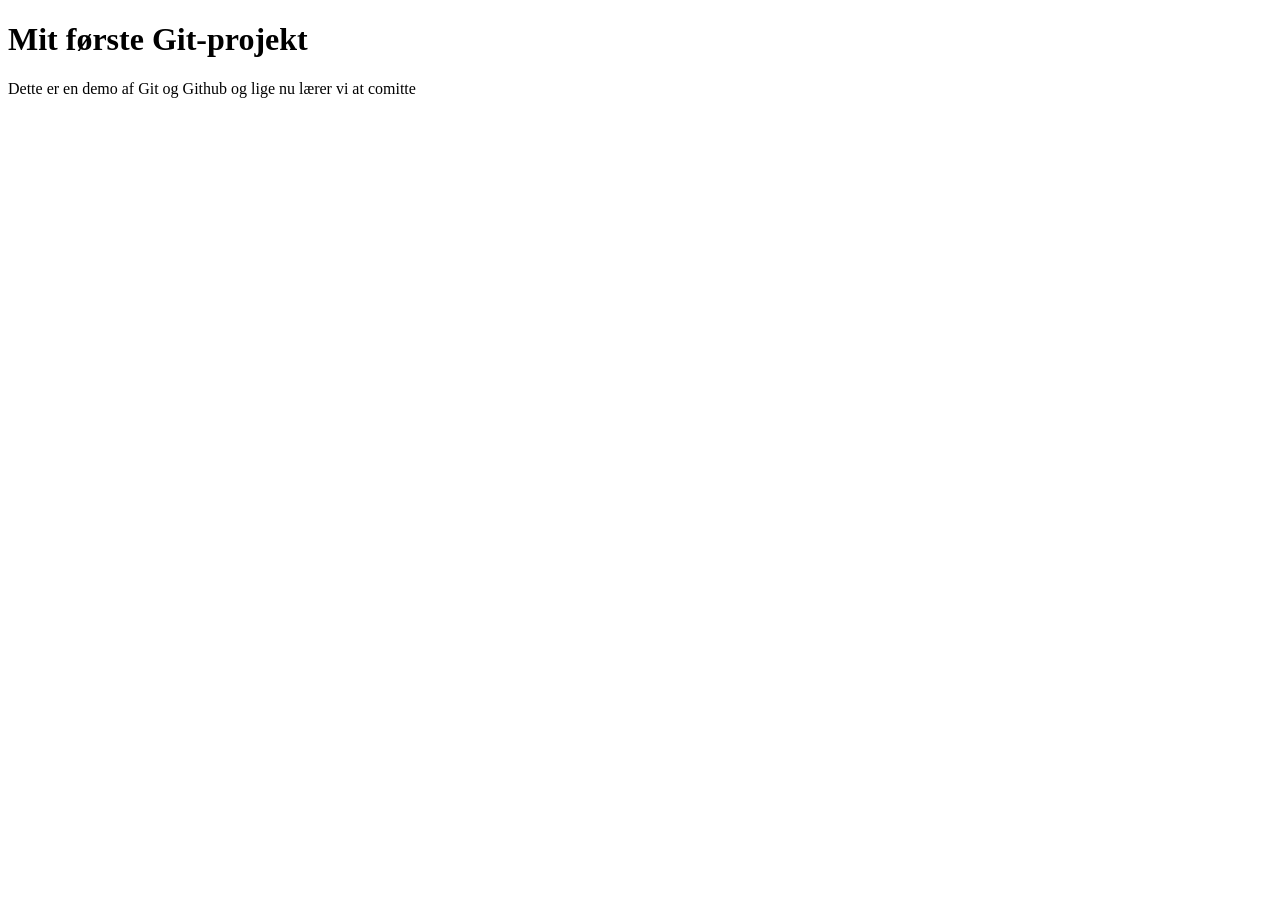
==== index.html @ f080beec "Første version" ====
<!DOCTYPE html>
<html lang="en">
<head>
    <meta charset="UTF-8">
    <title>Title</title>
</head>
<body>

<h1>Mit første Git-projekt</h1>
<p>Dette er en demo af Git og Github og lige nu lærer vi at comitte</p>
</body>
</html>
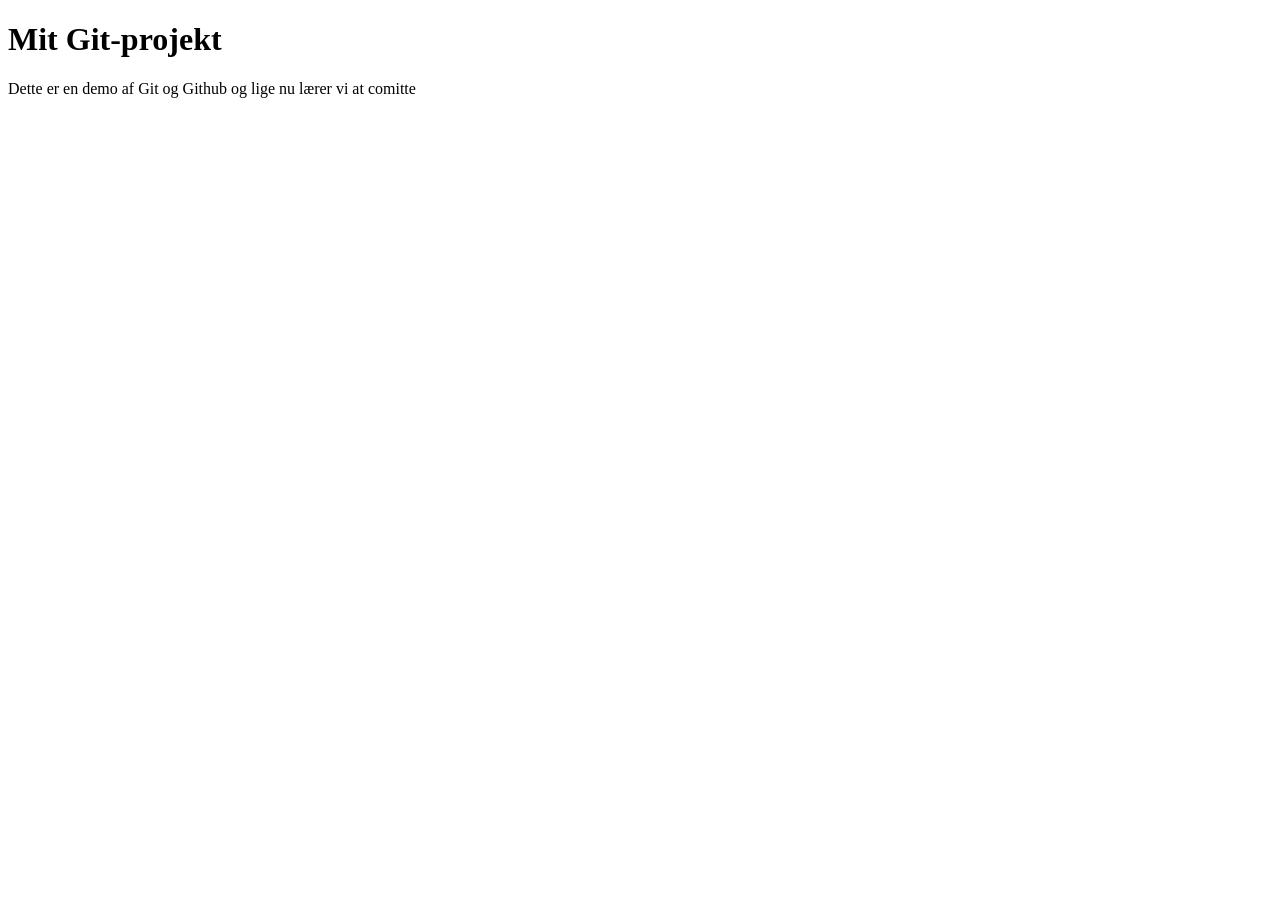
==== commit eace3af6: "Ny overskrift" ====
--- a/index.html
+++ b/index.html
@@ -6,7 +6,7 @@
 </head>
 <body>
 
-<h1>Mit første Git-projekt</h1>
+<h1>Mit Git-projekt</h1>
 <p>Dette er en demo af Git og Github og lige nu lærer vi at comitte</p>
 </body>
 </html>
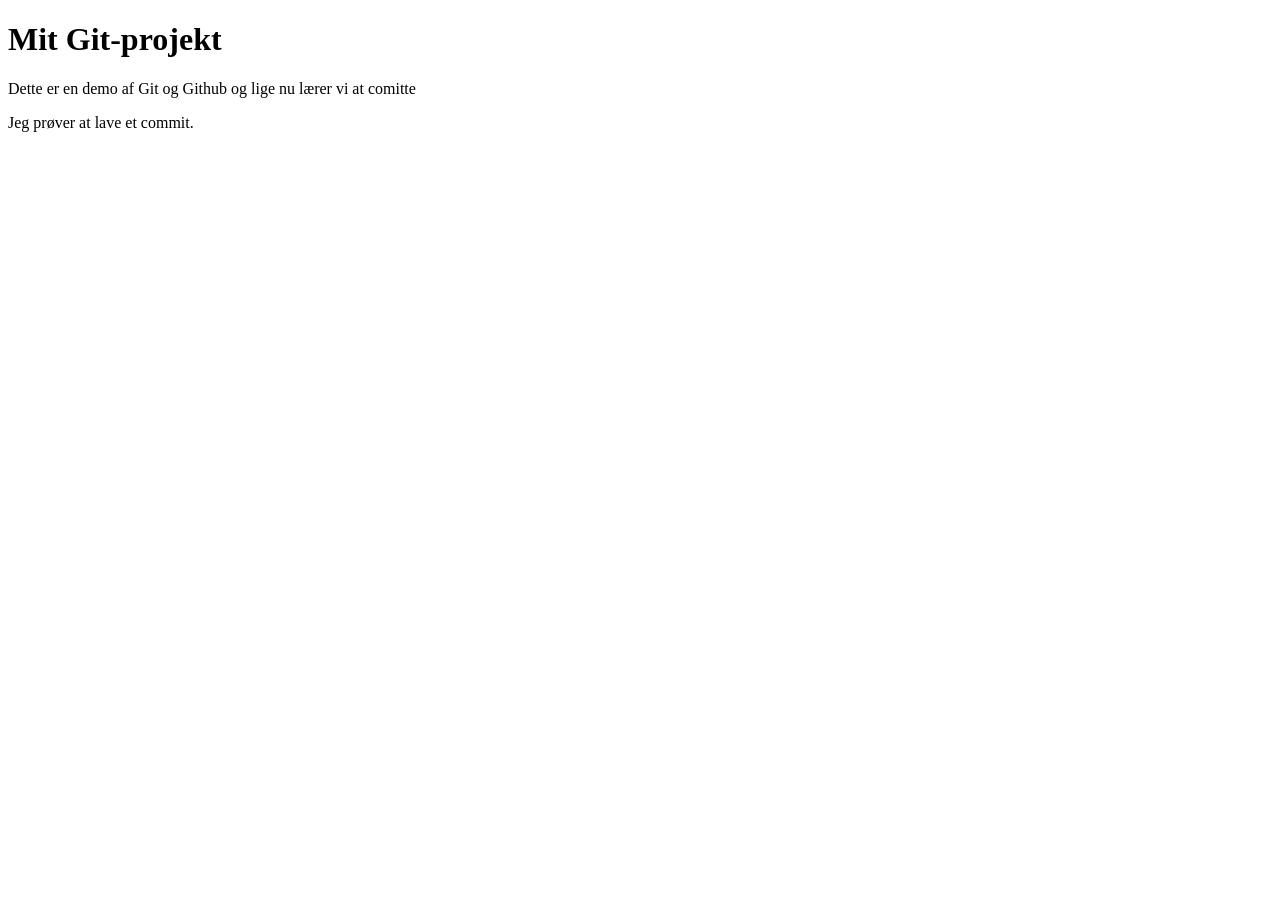
==== commit 16757b1d: "Tilføjet beskrivelse" ====
--- a/index.html
+++ b/index.html
@@ -8,5 +8,6 @@
 
 <h1>Mit Git-projekt</h1>
 <p>Dette er en demo af Git og Github og lige nu lærer vi at comitte</p>
+<p>Jeg prøver at lave et commit.</p>
 </body>
 </html>
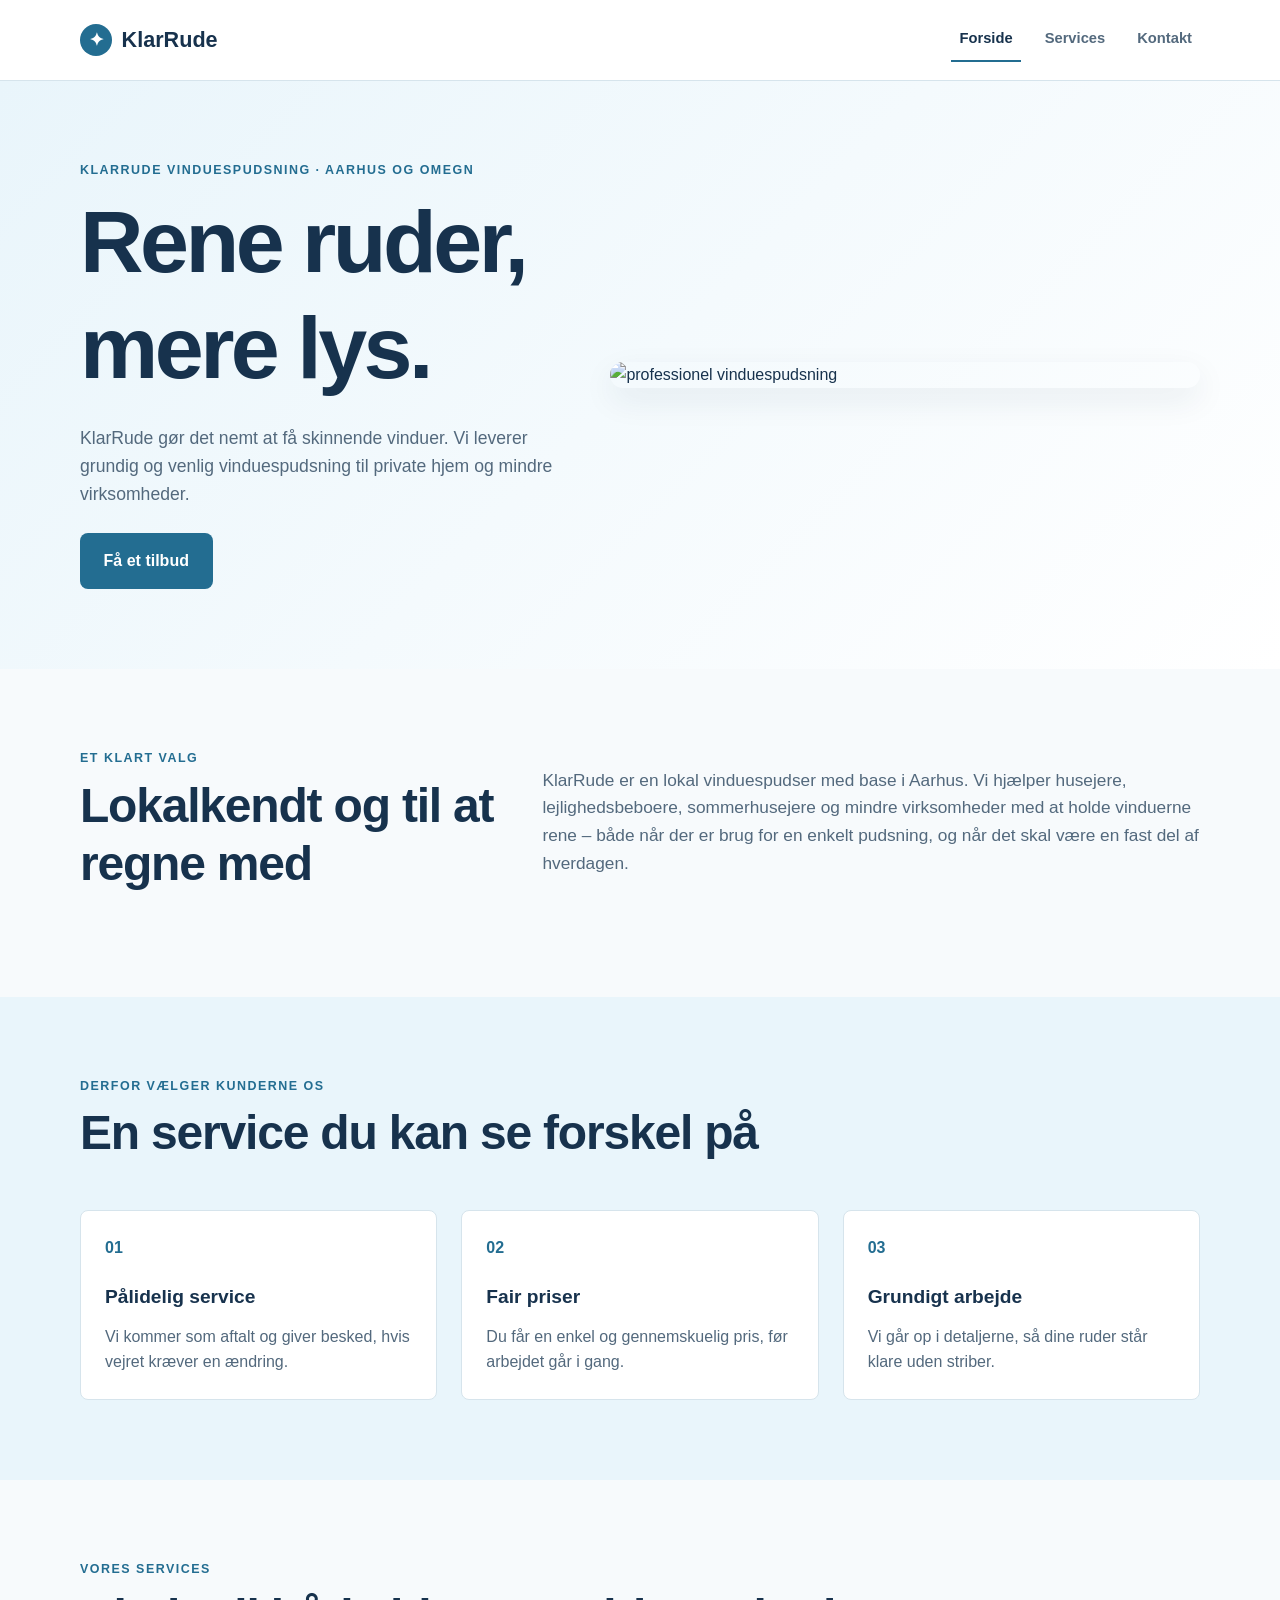
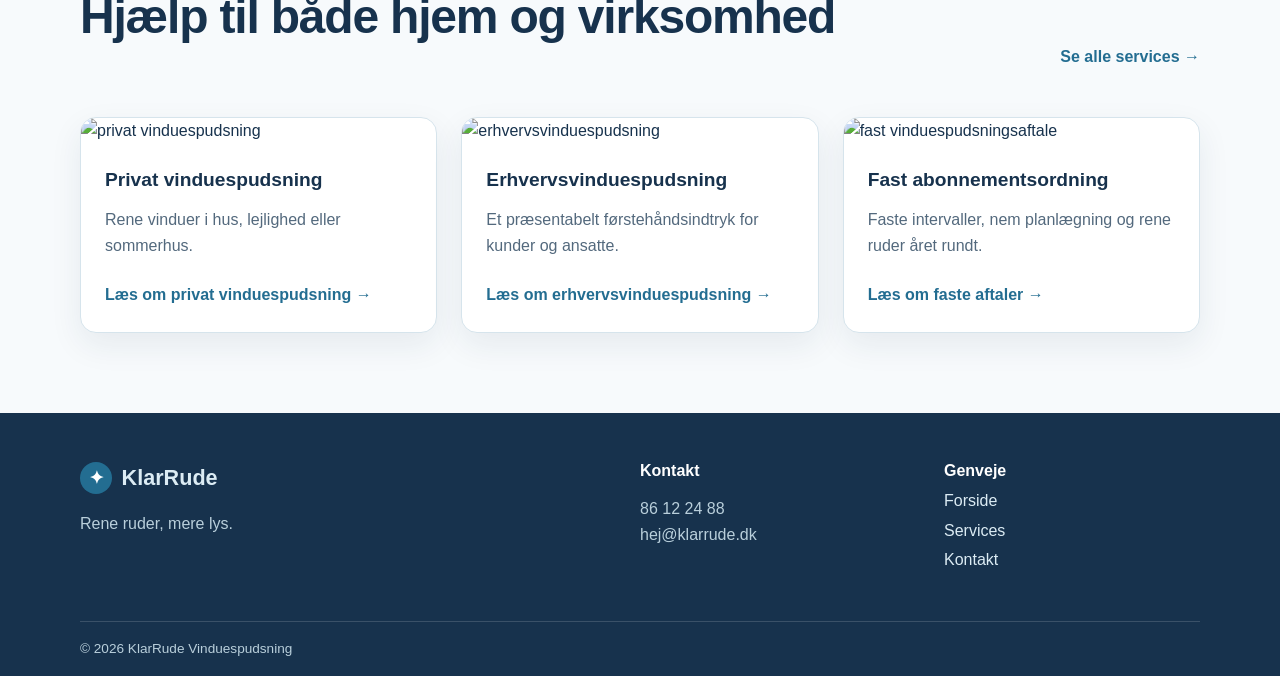
==== commit 6e67b3b5: "Nyt website til vinduespudser" ====
--- a/index.html
+++ b/index.html
@@ -1,13 +1,211 @@
 <!DOCTYPE html>
-<html lang="en">
-<head>
-    <meta charset="UTF-8">
-    <title>Title</title>
-</head>
-<body>
-
-<h1>Mit Git-projekt</h1>
-<p>Dette er en demo af Git og Github og lige nu lærer vi at comitte</p>
-<p>Jeg prøver at lave et commit.</p>
-</body>
-</html>+<html lang="da">
+    <head>
+        <meta charset="UTF-8">
+        <meta name="viewport" content="width=device-width, initial-scale=1.0">
+        <meta name="description" content="KlarRude Vinduespudsning leverer grundig og pålidelig vinduespudsning i Aarhus og omegn.">
+        <title>KlarRude Vinduespudsning | Rene ruder, mere lys</title>
+        <link rel="stylesheet" href="css/styles.css">
+    </head>
+    <body>
+        <!-- Header og hovednavigation -->
+        <header class="site-header">
+            <div class="container header-content">
+                <a class="brand" href="index.html" aria-label="KlarRude Vinduespudsning - forside">
+                    <span class="brand-mark" aria-hidden="true">✦</span>
+                    <span>KlarRude</span>
+                </a>
+                <nav class="main-navigation" aria-label="Hovednavigation">
+                    <ul>
+                        <li>
+                            <a class="active-link" href="index.html" aria-current="page">
+                                Forside
+                            </a>
+                        </li>
+                        <li>
+                            <a href="services.html">
+                                Services
+                            </a>
+                        </li>
+                        <li>
+                            <a href="contact.html">
+                                Kontakt
+                            </a>
+                        </li>
+                    </ul>
+                </nav>
+            </div>
+        </header>
+        <main>
+            <!-- Hero-sektion -->
+            <section class="hero-section">
+                <div class="container hero-content">
+                    <div class="hero-text">
+                        <p class="eyebrow">
+                            KlarRude Vinduespudsning · Aarhus og omegn
+                        </p>
+                        <h1>Rene ruder, mere lys.</h1>
+                        <p class="hero-intro">
+                            KlarRude gør det nemt at få skinnende vinduer. Vi leverer grundig og venlig vinduespudsning til private hjem og mindre virksomheder.
+                        </p>
+                        <a class="button button-primary" href="contact.html">
+                            Få et tilbud
+                        </a>
+                    </div>
+                    <img class="hero-image" src="https://placehold.co/1200x700/dbeefa/17324d?text=Professionel+vinduespudsning" alt="professionel vinduespudsning">
+                </div>
+            </section>
+            <!-- Præsentation af virksomheden -->
+            <section class="intro-section section-spacing">
+                <div class="container split-layout">
+                    <div>
+                        <p class="eyebrow">
+                            Et klart valg
+                        </p>
+                        <h2>Lokalkendt og til at regne med</h2>
+                    </div>
+                    <p>
+                        KlarRude er en lokal vinduespudser med base i Aarhus. Vi hjælper husejere, lejlighedsbeboere, sommerhusejere og mindre virksomheder med at holde vinduerne rene – både når der er brug for en enkelt pudsning, og når det skal være en fast del af hverdagen.
+                    </p>
+                </div>
+            </section>
+            <!-- Tre grunde til at vælge KlarRude -->
+            <section class="benefits-section section-spacing section-light">
+                <div class="container">
+                    <div class="section-heading">
+                        <p class="eyebrow">
+                            Derfor vælger kunderne os
+                        </p>
+                        <h2>En service du kan se forskel på</h2>
+                    </div>
+                    <div class="benefits-grid">
+                        <article class="benefit-card">
+                            <span class="benefit-number">01</span>
+                            <h3>Pålidelig service</h3>
+                            <p>
+                                Vi kommer som aftalt og giver besked, hvis vejret kræver en ændring.
+                            </p>
+                        </article>
+                        <article class="benefit-card">
+                            <span class="benefit-number">02</span>
+                            <h3>Fair priser</h3>
+                            <p>
+                                Du får en enkel og gennemskuelig pris, før arbejdet går i gang.
+                            </p>
+                        </article>
+                        <article class="benefit-card">
+                            <span class="benefit-number">03</span>
+                            <h3>Grundigt arbejde</h3>
+                            <p>
+                                Vi går op i detaljerne, så dine ruder står klare uden striber.
+                            </p>
+                        </article>
+                    </div>
+                </div>
+            </section>
+            <!-- Udvalgte services -->
+            <section class="services-preview section-spacing">
+                <div class="container">
+                    <div class="section-heading heading-with-link">
+                        <div>
+                            <p class="eyebrow">
+                                Vores services
+                            </p>
+                            <h2>Hjælp til både hjem og virksomhed</h2>
+                        </div>
+                        <a class="text-link" href="services.html">
+                            Se alle services
+                            <span aria-hidden="true">→</span>
+                        </a>
+                    </div>
+                    <div class="service-grid">
+                        <article class="service-card">
+                            <img src="https://placehold.co/800x500/e9f5fb/17324d?text=Privat" alt="privat vinduespudsning">
+                            <div class="card-content">
+                                <h3>Privat vinduespudsning</h3>
+                                <p>
+                                    Rene vinduer i hus, lejlighed eller sommerhus.
+                                </p>
+                                <a class="text-link" href="services.html#privat">
+                                    Læs om privat vinduespudsning
+                                    <span aria-hidden="true">→</span>
+                                </a>
+                            </div>
+                        </article>
+                        <article class="service-card">
+                            <img src="https://placehold.co/800x500/dcecf4/17324d?text=Erhverv" alt="erhvervsvinduespudsning">
+                            <div class="card-content">
+                                <h3>Erhvervsvinduespudsning</h3>
+                                <p>
+                                    Et præsentabelt førstehåndsindtryk for kunder og ansatte.
+                                </p>
+                                <a class="text-link" href="services.html#erhverv">
+                                    Læs om erhvervsvinduespudsning
+                                    <span aria-hidden="true">→</span>
+                                </a>
+                            </div>
+                        </article>
+                        <article class="service-card">
+                            <img src="https://placehold.co/800x500/cfe5f0/17324d?text=Fast+aftale" alt="fast vinduespudsningsaftale">
+                            <div class="card-content">
+                                <h3>Fast abonnementsordning</h3>
+                                <p>
+                                    Faste intervaller, nem planlægning og rene ruder året rundt.
+                                </p>
+                                <a class="text-link" href="services.html#abonnement">
+                                    Læs om faste aftaler
+                                    <span aria-hidden="true">→</span>
+                                </a>
+                            </div>
+                        </article>
+                    </div>
+                </div>
+            </section>
+        </main>
+        <!-- Footer -->
+        <footer class="site-footer">
+            <div class="container footer-grid">
+                <div>
+                    <a class="brand brand-light" href="index.html">
+                        <span class="brand-mark" aria-hidden="true">✦</span>
+                        <span>KlarRude</span>
+                    </a>
+                    <p>
+                        Rene ruder, mere lys.
+                    </p>
+                </div>
+                <div>
+                    <h2>Kontakt</h2>
+                    <p>
+                        <a href="tel:+4586122488">
+                            86 12 24 88
+                        </a>
+                        <br>
+                        <a href="mailto:hej@klarrude.dk">
+                            hej@klarrude.dk
+                        </a>
+                    </p>
+                </div>
+                <div>
+                    <h2>Genveje</h2>
+                    <nav aria-label="Footer-navigation">
+                        <a href="index.html">
+                            Forside
+                        </a>
+                        <a href="services.html">
+                            Services
+                        </a>
+                        <a href="contact.html">
+                            Kontakt
+                        </a>
+                    </nav>
+                </div>
+            </div>
+            <div class="container footer-bottom">
+                <p>
+                    &copy; 2026 KlarRude Vinduespudsning
+                </p>
+            </div>
+        </footer>
+    </body>
+</html>
--- a/css/styles.css
+++ b/css/styles.css
@@ -0,0 +1,609 @@
+/* Farver og fælles mål */
+:root {
+    --white: #fff;
+    --bg: #f7fafc;
+    --light: #e9f5fb;
+    --blue: #236d91;
+    --dark: #17324d;
+    --muted: #53697d;
+    --border: #d6e4ec;
+    --xs: .5rem;
+    --sm: 1rem;
+    --md: 1.5rem;
+    --lg: 3rem;
+    --xl: 5rem;
+    --radius: .5rem;
+    --large: 1rem;
+    --shadow: 0 .75rem 2rem rgba(23,50,77,.08);
+}
+
+
+/* Grundlæggende styling */
+* {
+    box-sizing: border-box;
+}
+
+html {
+    scroll-behavior: smooth;
+}
+
+body {
+    margin: 0;
+    color: var(--dark);
+    background: var(--bg);
+    font-family: Arial,Helvetica,sans-serif;
+    line-height: 1.6;
+}
+
+img {
+    display: block;
+    max-width: 100%;
+    height: auto;
+}
+
+a {
+    color: inherit;
+}
+
+a:focus-visible,
+button:focus-visible,
+input:focus-visible,
+select:focus-visible,
+textarea:focus-visible {
+    outline: 3px solid #9a4b00;
+    outline-offset: 3px;
+}
+
+.container {
+    width: min(1120px,calc(100% - 2rem));
+    margin: auto;
+}
+
+.section-spacing {
+    padding: var(--xl) 0;
+}
+
+.section-light {
+    background: var(--light);
+}
+
+.eyebrow {
+    margin: 0 0 var(--xs);
+    color: var(--blue);
+    font-size: .78rem;
+    font-weight: 700;
+    letter-spacing: .12em;
+    text-transform: uppercase;
+}
+
+h1,h2,h3 {
+    margin-top: 0;
+    line-height: 1.2;
+    overflow-wrap: anywhere;
+}
+
+h1 {
+    margin-bottom: var(--md);
+    font-size: clamp(2.5rem,9vw,5.5rem);
+    letter-spacing: -.04em;
+}
+
+h2 {
+    margin-bottom: var(--md);
+    font-size: clamp(1.8rem,4vw,3rem);
+    letter-spacing: -.025em;
+}
+
+h3 {
+    margin-bottom: var(--xs);
+    font-size: 1.2rem;
+}
+
+
+/* Header og navigation */
+.site-header {
+    background: var(--white);
+    border-bottom: 1px solid var(--border);
+}
+
+.header-content {
+    display: flex;
+    flex-direction: column;
+    align-items: flex-start;
+    justify-content: space-between;
+    min-height: 5rem;
+    gap: var(--sm);
+    padding: var(--sm) 0;
+}
+
+.brand {
+    display: inline-flex;
+    align-items: center;
+    gap: .6rem;
+    color: var(--dark);
+    font-size: 1.35rem;
+    font-weight: 800;
+    text-decoration: none;
+}
+
+.brand-mark {
+    display: grid;
+    width: 2rem;
+    height: 2rem;
+    place-items: center;
+    color: var(--white);
+    background: var(--blue);
+    border-radius: 50%;
+    font-size: 1.1rem;
+}
+
+.main-navigation ul {
+    display: flex;
+    flex-wrap: wrap;
+    gap: .35rem;
+    margin: 0;
+    padding: 0;
+    list-style: none;
+}
+
+.main-navigation a {
+    display: block;
+    padding: .6rem .5rem;
+    color: var(--muted);
+    font-size: .92rem;
+    font-weight: 700;
+    text-decoration: none;
+    border-bottom: 2px solid transparent;
+}
+
+.main-navigation a:hover,.main-navigation .active-link {
+    color: var(--dark);
+    border-color: var(--blue);
+}
+
+
+/* Forside */
+.hero-section {
+    padding: var(--lg) 0;
+    background: linear-gradient(135deg,var(--light),var(--white));
+}
+
+.hero-content {
+    display: grid;
+    align-items: center;
+    gap: var(--lg);
+}
+
+.hero-intro {
+    max-width: 35rem;
+    margin-bottom: var(--md);
+    color: var(--muted);
+    font-size: 1.1rem;
+}
+
+.hero-image {
+    width: 100%;
+    border-radius: var(--large);
+    box-shadow: var(--shadow);
+}
+
+.button {
+    display: inline-block;
+    padding: .85rem 1.35rem;
+    border: 2px solid transparent;
+    border-radius: var(--radius);
+    font-weight: 700;
+    text-decoration: none;
+    cursor: pointer;
+    transition: transform .18s ease,background-color .18s ease;
+}
+
+.button:hover {
+    transform: translateY(-2px);
+}
+
+.button-primary {
+    color: var(--white);
+    background: var(--blue);
+}
+
+.button-primary:hover {
+    background: var(--dark);
+}
+
+.split-layout {
+    display: grid;
+    gap: var(--md);
+}
+
+.split-layout>p {
+    max-width: 42rem;
+    margin-bottom: 0;
+    color: var(--muted);
+    font-size: 1.08rem;
+}
+
+.section-heading {
+    max-width: 44rem;
+    margin-bottom: var(--lg);
+}
+
+.heading-with-link {
+    display: flex;
+    flex-direction: column;
+    align-items: flex-start;
+    justify-content: space-between;
+    gap: var(--md);
+    max-width: none;
+}
+
+.text-link {
+    color: var(--blue);
+    font-weight: 700;
+    text-decoration: none;
+}
+
+.text-link:hover {
+    color: var(--dark);
+    text-decoration: underline;
+}
+
+
+/* Fordele og servicekort */
+.benefits-grid,.service-grid {
+    display: grid;
+    gap: var(--md);
+}
+
+.benefit-card {
+    padding: var(--md);
+    background: var(--white);
+    border: 1px solid var(--border);
+    border-radius: var(--radius);
+}
+
+.benefit-card p,.service-card p {
+    margin-bottom: 0;
+    color: var(--muted);
+}
+
+.benefit-number {
+    display: block;
+    margin-bottom: var(--md);
+    color: var(--blue);
+    font-weight: 800;
+}
+
+.service-card {
+    overflow: hidden;
+    background: var(--white);
+    border: 1px solid var(--border);
+    border-radius: var(--large);
+    box-shadow: var(--shadow);
+}
+
+.service-card img {
+    width: 100%;
+}
+
+.card-content {
+    padding: var(--md);
+}
+
+.card-content .text-link {
+    display: inline-block;
+    margin-top: var(--md);
+}
+
+
+/* Intro på undersider */
+.page-hero {
+    padding: var(--xl) 0;
+    background: var(--light);
+}
+
+.narrow-content {
+    max-width: 760px;
+}
+
+.page-hero p:last-child {
+    margin-bottom: 0;
+    color: var(--muted);
+    font-size: 1.15rem;
+}
+
+
+/* Servicesiden */
+.service-list {
+    display: grid;
+    gap: var(--lg);
+}
+
+.service-detail {
+    display: grid;
+    overflow: hidden;
+    background: var(--white);
+    border: 1px solid var(--border);
+    border-radius: var(--large);
+    box-shadow: var(--shadow);
+}
+
+.service-detail img {
+    width: 100%;
+    height: 100%;
+    object-fit: cover;
+}
+
+.service-detail-content {
+    padding: var(--lg);
+}
+
+.service-detail-content>p:not(.eyebrow) {
+    color: var(--muted);
+}
+
+.check-list {
+    margin: var(--md) 0 0;
+    padding: 0;
+    list-style: none;
+}
+
+.check-list li {
+    margin-bottom: var(--xs);
+    padding-left: 1.6rem;
+}
+
+.check-list li:before {
+    content: "✓";
+    display: inline-block;
+    width: 1.6rem;
+    margin-left: -1.6rem;
+    color: var(--blue);
+    font-weight: 700;
+}
+
+.cta-section {
+    padding: var(--lg) 0;
+    color: var(--white);
+    background: var(--dark);
+}
+
+.cta-content {
+    display: flex;
+    flex-direction: column;
+    align-items: flex-start;
+    justify-content: space-between;
+    gap: var(--md);
+}
+
+.cta-content h2 {
+    margin-bottom: 0;
+}
+
+.cta-content .eyebrow {
+    color: #9ed8ee;
+}
+
+
+/* Kontakt og formular */
+.contact-layout {
+    display: grid;
+    gap: var(--xl);
+}
+
+.contact-details {
+    display: block;
+    align-content: start;
+    grid-template-columns: 1fr 1fr;
+    column-gap: var(--md);
+}
+
+.contact-details>.eyebrow,.contact-details>h2 {
+    grid-column: 1/-1;
+}
+
+.contact-item {
+    margin-top: var(--md);
+}
+
+.contact-item h3 {
+    font-size: 1rem;
+}
+
+.contact-item p {
+    margin-bottom: 0;
+    color: var(--muted);
+}
+
+.contact-item a {
+    color: var(--blue);
+    font-weight: 700;
+}
+
+.form-wrapper {
+    min-width: 0;
+    padding: var(--md);
+    background: var(--white);
+    border: 1px solid var(--border);
+    border-radius: var(--large);
+    box-shadow: var(--shadow);
+}
+
+.contact-form {
+    display: grid;
+    gap: var(--md);
+}
+
+.form-field {
+    min-width: 0;
+    display: grid;
+    gap: .35rem;
+}
+
+.form-field label {
+    font-weight: 700;
+}
+
+.form-field input,.form-field select,.form-field textarea {
+    min-width: 0;
+    width: 100%;
+    padding: .8rem;
+    color: var(--dark);
+    background: var(--bg);
+    border: 1px solid var(--border);
+    border-radius: var(--radius);
+    font: inherit;
+}
+
+.form-field textarea {
+    resize: vertical;
+}
+
+.info-section {
+    padding: var(--lg) 0;
+}
+
+.info-section p:last-child {
+    margin-bottom: 0;
+    color: var(--muted);
+}
+
+
+/* Footer */
+.site-footer {
+    padding-top: var(--lg);
+    color: #dcecf4;
+    background: var(--dark);
+}
+
+.brand-light {
+    color: var(--white);
+}
+
+.site-footer p {
+    color: #b9cfdb;
+}
+
+.site-footer h2 {
+    margin-bottom: var(--xs);
+    color: var(--white);
+    font-size: 1rem;
+    letter-spacing: 0;
+}
+
+.site-footer a {
+    color: inherit;
+    text-decoration: none;
+}
+
+.site-footer a:hover {
+    color: var(--white);
+    text-decoration: underline;
+}
+
+.footer-grid {
+    display: grid;
+    gap: var(--lg);
+    padding-bottom: var(--lg);
+}
+
+.footer-grid nav {
+    display: grid;
+    gap: .25rem;
+}
+
+.footer-bottom {
+    padding: var(--sm) 0;
+    border-top: 1px solid rgba(255,255,255,.15);
+}
+
+.footer-bottom p {
+    margin: 0;
+    font-size: .85rem;
+}
+
+.form-note {
+    margin: 0;
+    color: var(--muted);
+    font-size: .9rem;
+}
+
+
+/* Tablet og større skærme */
+@media (min-width:600px) {
+    .container {
+        width: min(1120px,calc(100% - 4rem));
+    }
+
+    .header-content {
+        flex-direction: row;
+        align-items: center;
+        gap: var(--md);
+        padding: 0;
+    }
+
+    .main-navigation ul {
+        gap: var(--sm);
+    }
+
+    .hero-section {
+        padding: var(--xl) 0;
+    }
+
+    .heading-with-link {
+        flex-direction: row;
+        align-items: flex-end;
+    }
+
+    .cta-content {
+        flex-direction: row;
+        align-items: center;
+    }
+
+    .contact-details {
+        display: grid;
+    }
+
+    .benefits-grid {
+        grid-template-columns: repeat(3,minmax(0,1fr));
+    }
+
+    .form-wrapper {
+        padding: var(--lg);
+    }
+
+    .footer-grid {
+        grid-template-columns: 2fr 1fr 1fr;
+    }
+
+}
+
+
+/* Større skærme */
+@media (min-width:800px) {
+    .hero-content {
+        grid-template-columns: .9fr 1.1fr;
+    }
+
+    .split-layout {
+        grid-template-columns: .8fr 1.2fr;
+    }
+
+    .service-grid {
+        grid-template-columns: repeat(3,minmax(0,1fr));
+    }
+
+    .service-detail {
+        grid-template-columns: .9fr 1.1fr;
+    }
+
+    .service-detail:nth-child(even) img {
+        order: 2;
+    }
+
+    .contact-layout {
+        grid-template-columns: minmax(0,.8fr) minmax(0,1.2fr);
+        align-items: start;
+    }
+
+}
